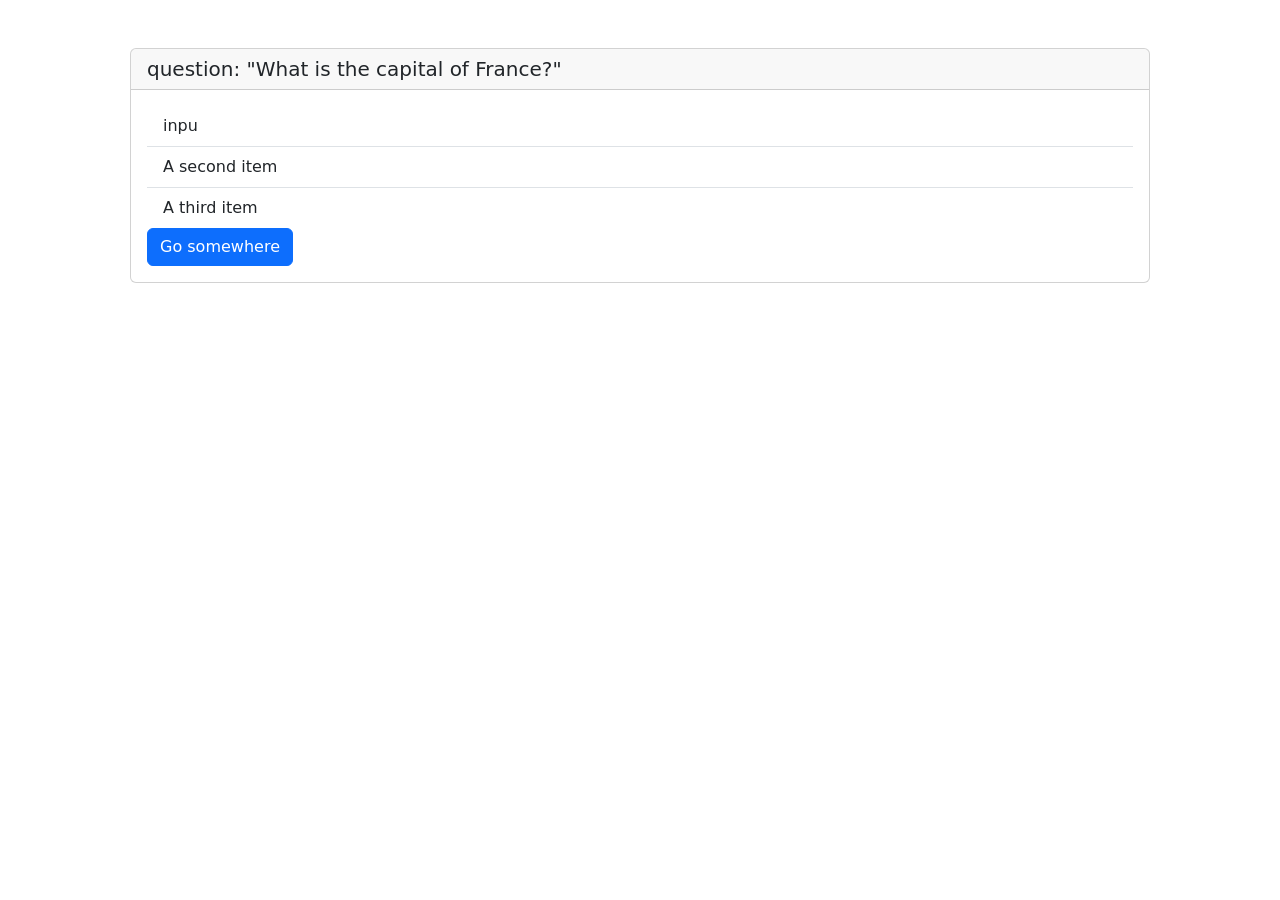
==== index.html @ ffce4c63 "index-file-added" ====
<!DOCTYPE html>
<html lang="en">
<head>
    <meta charset="UTF-8">
    <meta name="viewport" content="width=device-width, initial-scale=1.0">
    <title>Document</title>
     <link href="https://cdn.jsdelivr.net/npm/bootstrap@5.3.8/dist/css/bootstrap.min.css" rel="stylesheet" integrity="sha384-sRIl4kxILFvY47J16cr9ZwB07vP4J8+LH7qKQnuqkuIAvNWLzeN8tE5YBujZqJLB" crossorigin="anonymous">
  </head>
</head>
<body>
    <div class="container">
        <div class="card m-5">
  <h5 class="card-header">question: "What is the capital of France?"</h5>
  <div class="card-body">
   
     <ul class="list-group list-group-flush">
    <li class="list-group-item"><label for="op1">inpu</label></li>
    <li class="list-group-item">A second item</li>
    <li class="list-group-item">A third item</li>
  </ul>
    <a href="#" class="btn btn-primary">Go somewhere</a>
  </div>
</div>
    </div>
    
<script src="app.js"></script>
        <script src="https://cdn.jsdelivr.net/npm/bootstrap@5.3.8/dist/js/bootstrap.bundle.min.js" integrity="sha384-FKyoEForCGlyvwx9Hj09JcYn3nv7wiPVlz7YYwJrWVcXK/BmnVDxM+D2scQbITxI" crossorigin="anonymous"></script>
</body>
</html>
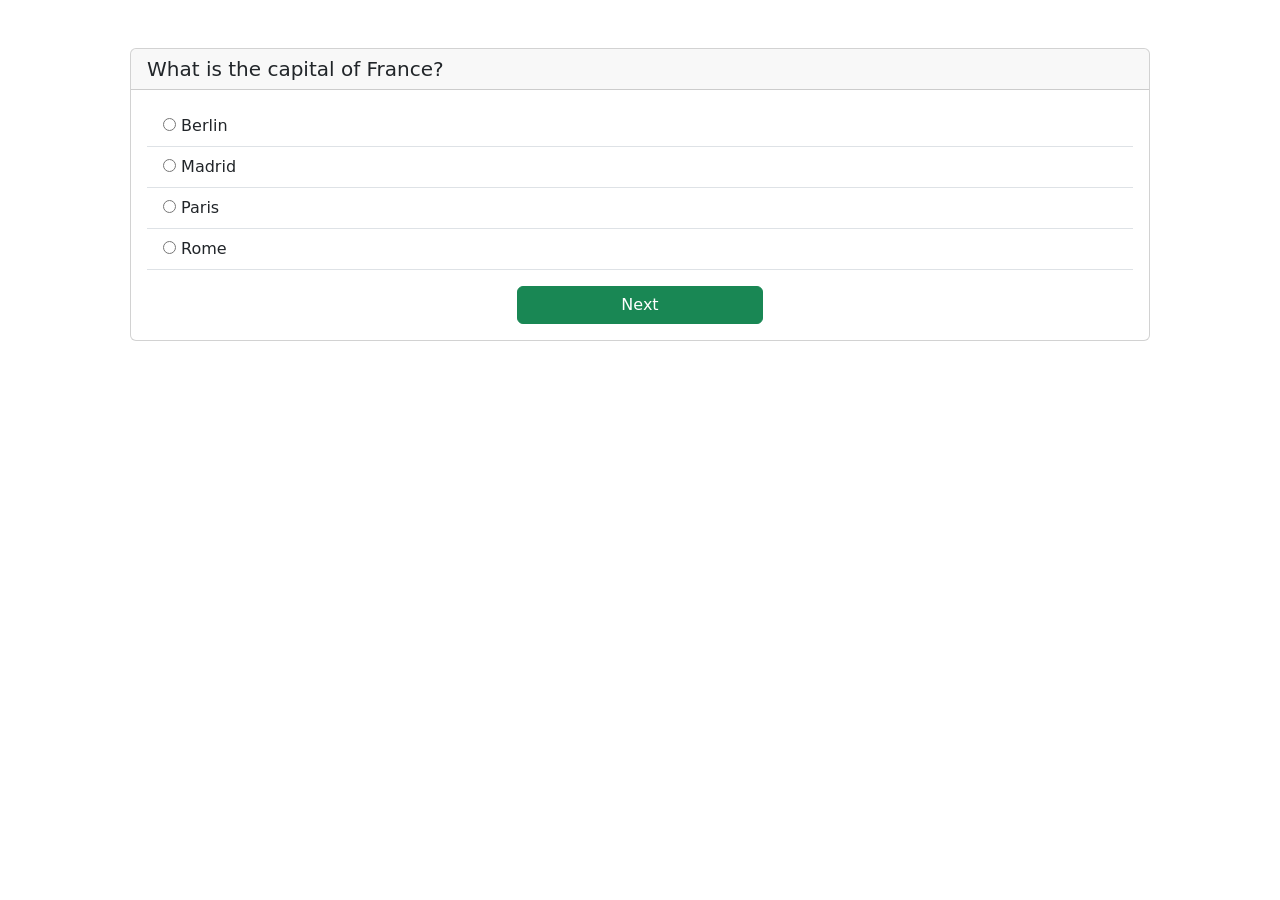
==== commit 7853f1ed: "renderQuiz on screen" ====
--- a/index.html
+++ b/index.html
@@ -8,19 +8,8 @@
   </head>
 </head>
 <body>
-    <div class="container">
-        <div class="card m-5">
-  <h5 class="card-header">question: "What is the capital of France?"</h5>
-  <div class="card-body">
-   
-     <ul class="list-group list-group-flush">
-    <li class="list-group-item"><label for="op1">inpu</label></li>
-    <li class="list-group-item">A second item</li>
-    <li class="list-group-item">A third item</li>
-  </ul>
-    <a href="#" class="btn btn-primary">Go somewhere</a>
-  </div>
-</div>
+    <div class="container" id="cont">
+
     </div>
     
 <script src="app.js"></script>
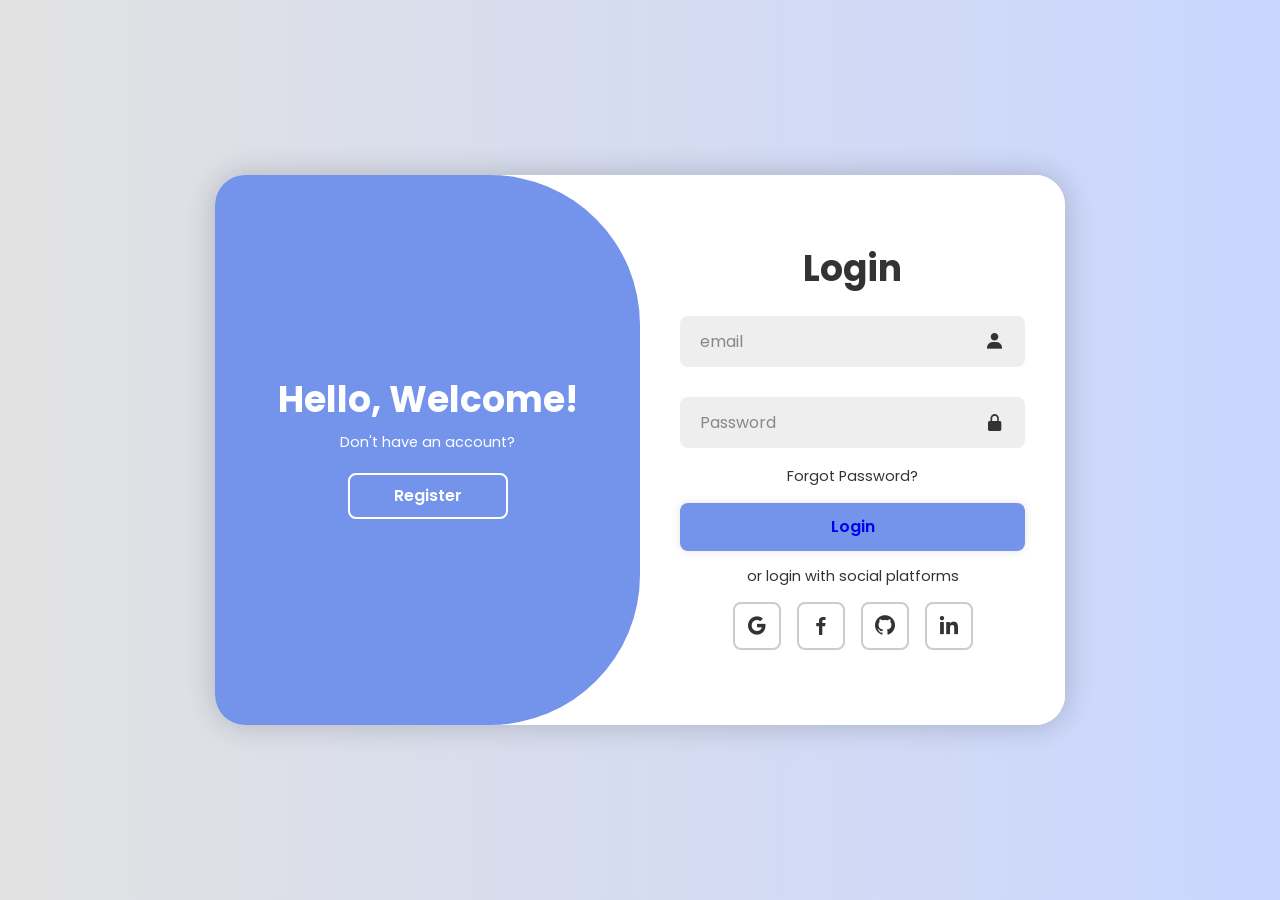
==== commit 0a49880a: "ui" ====
--- a/index.html
+++ b/index.html
@@ -1,18 +1,82 @@
 <!DOCTYPE html>
 <html lang="en">
+
 <head>
     <meta charset="UTF-8">
     <meta name="viewport" content="width=device-width, initial-scale=1.0">
-    <title>Document</title>
-     <link href="https://cdn.jsdelivr.net/npm/bootstrap@5.3.8/dist/css/bootstrap.min.css" rel="stylesheet" integrity="sha384-sRIl4kxILFvY47J16cr9ZwB07vP4J8+LH7qKQnuqkuIAvNWLzeN8tE5YBujZqJLB" crossorigin="anonymous">
-  </head>
+    <title>Login/Signup Form</title>
+    <link rel="stylesheet" href="style.css">
+    <link href='https://unpkg.com/boxicons@2.1.4/css/boxicons.min.css' rel='stylesheet'>
 </head>
+
 <body>
-    <div class="container" id="cont">
+    <div class="container">
+        <div class="form-box login">
+            <form action="#">
+                <h1>Login</h1>
+                <div class="input-box">
+                    <input type="email" id="L-email" placeholder="email" required>
+                    <i class='bx bxs-user'></i>
+                </div>
+                <div class="input-box">
+                    <input type="password" id="L-password" placeholder="Password" required>
+                    <i class='bx bxs-lock-alt'></i>
+                </div>
+                <div class="forgot-link">
+                    <a href="#">Forgot Password?</a>
+                </div>
+                    <button type="submit" class="btn" id="login-btn"><a href="./dashboard.html">Login</a></button>
+                <p>or login with social platforms</p>
+                <div class="social-icons">
+                    <a href="#"><i class='bx bxl-google'></i></a>
+                    <a href="#"><i class='bx bxl-facebook'></i></a>
+                    <a href="#"><i class='bx bxl-github'></i></a>
+                    <a href="#"><i class='bx bxl-linkedin'></i></a>
+                </div>
+            </form>
+        </div>
 
+        <div class="form-box register">
+            <form action="#">
+                <h1>Registration</h1>
+                <div class="input-box">
+                    <input type="text" placeholder="Username" id="S-userName" required>
+                    <i class='bx bxs-user'></i>
+                </div>
+                <div class="input-box">
+                    <input type="email" id="S-Email" placeholder="Email" required>
+                    <i class='bx bxs-envelope'></i>
+                </div>
+                <div class="input-box">
+                    <input type="password" id="S-password" placeholder="Password" required>
+                    <i class='bx bxs-lock-alt'></i>
+                </div>
+               <button type="submit" class="btn" id="register-btn"> <a href="./dashboard.html">Register</a></button>
+                <p>or register with social platforms</p>
+                <div class="social-icons">
+                    <a href="#"><i class='bx bxl-google'></i></a>
+                    <a href="#"><i class='bx bxl-facebook'></i></a>
+                    <a href="#"><i class='bx bxl-github'></i></a>
+                    <a href="#"><i class='bx bxl-linkedin'></i></a>
+                </div>
+            </form>
+        </div>
+
+        <div class="toggle-box">
+            <div class="toggle-panel toggle-left">
+                <h1>Hello, Welcome!</h1>
+                <p>Don't have an account?</p>
+                <button class="btn register-btn">Register</button>
+            </div>
+
+            <div class="toggle-panel toggle-right">
+                <h1>Welcome Back!</h1>
+                <p>Already have an account?</p>
+                <button class="btn login-btn">Login</button>
+            </div>
+        </div>
     </div>
-    
-<script src="app.js"></script>
-        <script src="https://cdn.jsdelivr.net/npm/bootstrap@5.3.8/dist/js/bootstrap.bundle.min.js" integrity="sha384-FKyoEForCGlyvwx9Hj09JcYn3nv7wiPVlz7YYwJrWVcXK/BmnVDxM+D2scQbITxI" crossorigin="anonymous"></script>
+    <script src="main.js"></script>
 </body>
-</html>
+
+</html>
--- a/style.css
+++ b/style.css
@@ -0,0 +1,239 @@
+@import url('https://fonts.googleapis.com/css2?family=Poppins:ital,wght@0,100;0,200;0,300;0,400;0,500;0,600;0,700;0,800;0,900;1,100;1,200;1,300;1,400;1,500;1,600;1,700;1,800;1,900&display=swap');
+
+*{
+    margin: 0;
+    padding: 0;
+    box-sizing: border-box;
+    font-family: "Poppins", sans-serif;
+    text-decoration: none;
+    list-style: none;
+}
+
+body{
+    display: flex;
+    justify-content: center;
+    align-items: center;
+    min-height: 100vh;
+    background: linear-gradient(90deg, #e2e2e2, #c9d6ff);
+}
+
+.container{
+    position: relative;
+    width: 850px;
+    height: 550px;
+    background: #fff;
+    margin: 20px;
+    border-radius: 30px;
+    box-shadow: 0 0 30px rgba(0, 0, 0, .2);
+    overflow: hidden;
+}
+
+    .container h1{
+        font-size: 36px;
+        margin: -10px 0;
+    }
+
+    .container p{
+        font-size: 14.5px;
+        margin: 15px 0;
+    }
+
+form{ width: 100%; }
+
+.form-box{
+    position: absolute;
+    right: 0;
+    width: 50%;
+    height: 100%;
+    background: #fff;
+    display: flex;
+    align-items: center;
+    color: #333;
+    text-align: center;
+    padding: 40px;
+    z-index: 1;
+    transition: .6s ease-in-out 1.2s, visibility 0s 1s;
+}
+
+    .container.active .form-box{ right: 50%; }
+
+    .form-box.register{ visibility: hidden; }
+        .container.active .form-box.register{ visibility: visible; }
+
+.input-box{
+    position: relative;
+    margin: 30px 0;
+}
+
+    .input-box input{
+        width: 100%;
+        padding: 13px 50px 13px 20px;
+        background: #eee;
+        border-radius: 8px;
+        border: none;
+        outline: none;
+        font-size: 16px;
+        color: #333;
+        font-weight: 500;
+    }
+
+        .input-box input::placeholder{
+            color: #888;
+            font-weight: 400;
+        }
+    
+    .input-box i{
+        position: absolute;
+        right: 20px;
+        top: 50%;
+        transform: translateY(-50%);
+        font-size: 20px;
+    }
+
+.forgot-link{ margin: -15px 0 15px; }
+    .forgot-link a{
+        font-size: 14.5px;
+        color: #333;
+    }
+
+.btn{
+    width: 100%;
+    height: 48px;
+    background: #7494ec;
+    border-radius: 8px;
+    box-shadow: 0 0 10px rgba(0, 0, 0, .1);
+    border: none;
+    cursor: pointer;
+    font-size: 16px;
+    color: #fff;
+    font-weight: 600;
+}
+
+.social-icons{
+    display: flex;
+    justify-content: center;
+}
+
+    .social-icons a{
+        display: inline-flex;
+        padding: 10px;
+        border: 2px solid #ccc;
+        border-radius: 8px;
+        font-size: 24px;
+        color: #333;
+        margin: 0 8px;
+    }
+
+.toggle-box{
+    position: absolute;
+    width: 100%;
+    height: 100%;
+}
+
+    .toggle-box::before{
+        content: '';
+        position: absolute;
+        left: -250%;
+        width: 300%;
+        height: 100%;
+        background: #7494ec;
+        /* border: 2px solid red; */
+        border-radius: 150px;
+        z-index: 2;
+        transition: 1.8s ease-in-out;
+    }
+
+        .container.active .toggle-box::before{ left: 50%; }
+
+.toggle-panel{
+    position: absolute;
+    width: 50%;
+    height: 100%;
+    /* background: seagreen; */
+    color: #fff;
+    display: flex;
+    flex-direction: column;
+    justify-content: center;
+    align-items: center;
+    z-index: 2;
+    transition: .6s ease-in-out;
+}
+
+    .toggle-panel.toggle-left{ 
+        left: 0;
+        transition-delay: 1.2s; 
+    }
+        .container.active .toggle-panel.toggle-left{
+            left: -50%;
+            transition-delay: .6s;
+        }
+
+    .toggle-panel.toggle-right{ 
+        right: -50%;
+        transition-delay: .6s;
+    }
+        .container.active .toggle-panel.toggle-right{
+            right: 0;
+            transition-delay: 1.2s;
+        }
+
+    .toggle-panel p{ margin-bottom: 20px; }
+
+    .toggle-panel .btn{
+        width: 160px;
+        height: 46px;
+        background: transparent;
+        border: 2px solid #fff;
+        box-shadow: none;
+    }
+
+@media screen and (max-width: 650px){
+    .container{ height: calc(100vh - 40px); }
+
+    .form-box{
+        bottom: 0;
+        width: 100%;
+        height: 70%;
+    }
+
+        .container.active .form-box{
+            right: 0;
+            bottom: 30%;
+        }
+
+    .toggle-box::before{
+        left: 0;
+        top: -270%;
+        width: 100%;
+        height: 300%;
+        border-radius: 20vw;
+    }
+
+        .container.active .toggle-box::before{
+            left: 0;
+            top: 70%;
+        }
+
+        .container.active .toggle-panel.toggle-left{
+            left: 0;
+            top: -30%;
+        }
+
+    .toggle-panel{ 
+        width: 100%;
+        height: 30%;
+    }
+        .toggle-panel.toggle-left{ top: 0; }
+        .toggle-panel.toggle-right{
+            right: 0;
+            bottom: -30%;
+        }
+
+            .container.active .toggle-panel.toggle-right{ bottom: 0; }
+}
+
+@media screen and (max-width: 400px){
+    .form-box { padding: 20px; }
+
+    .toggle-panel h1{font-size: 30px; }
+}
